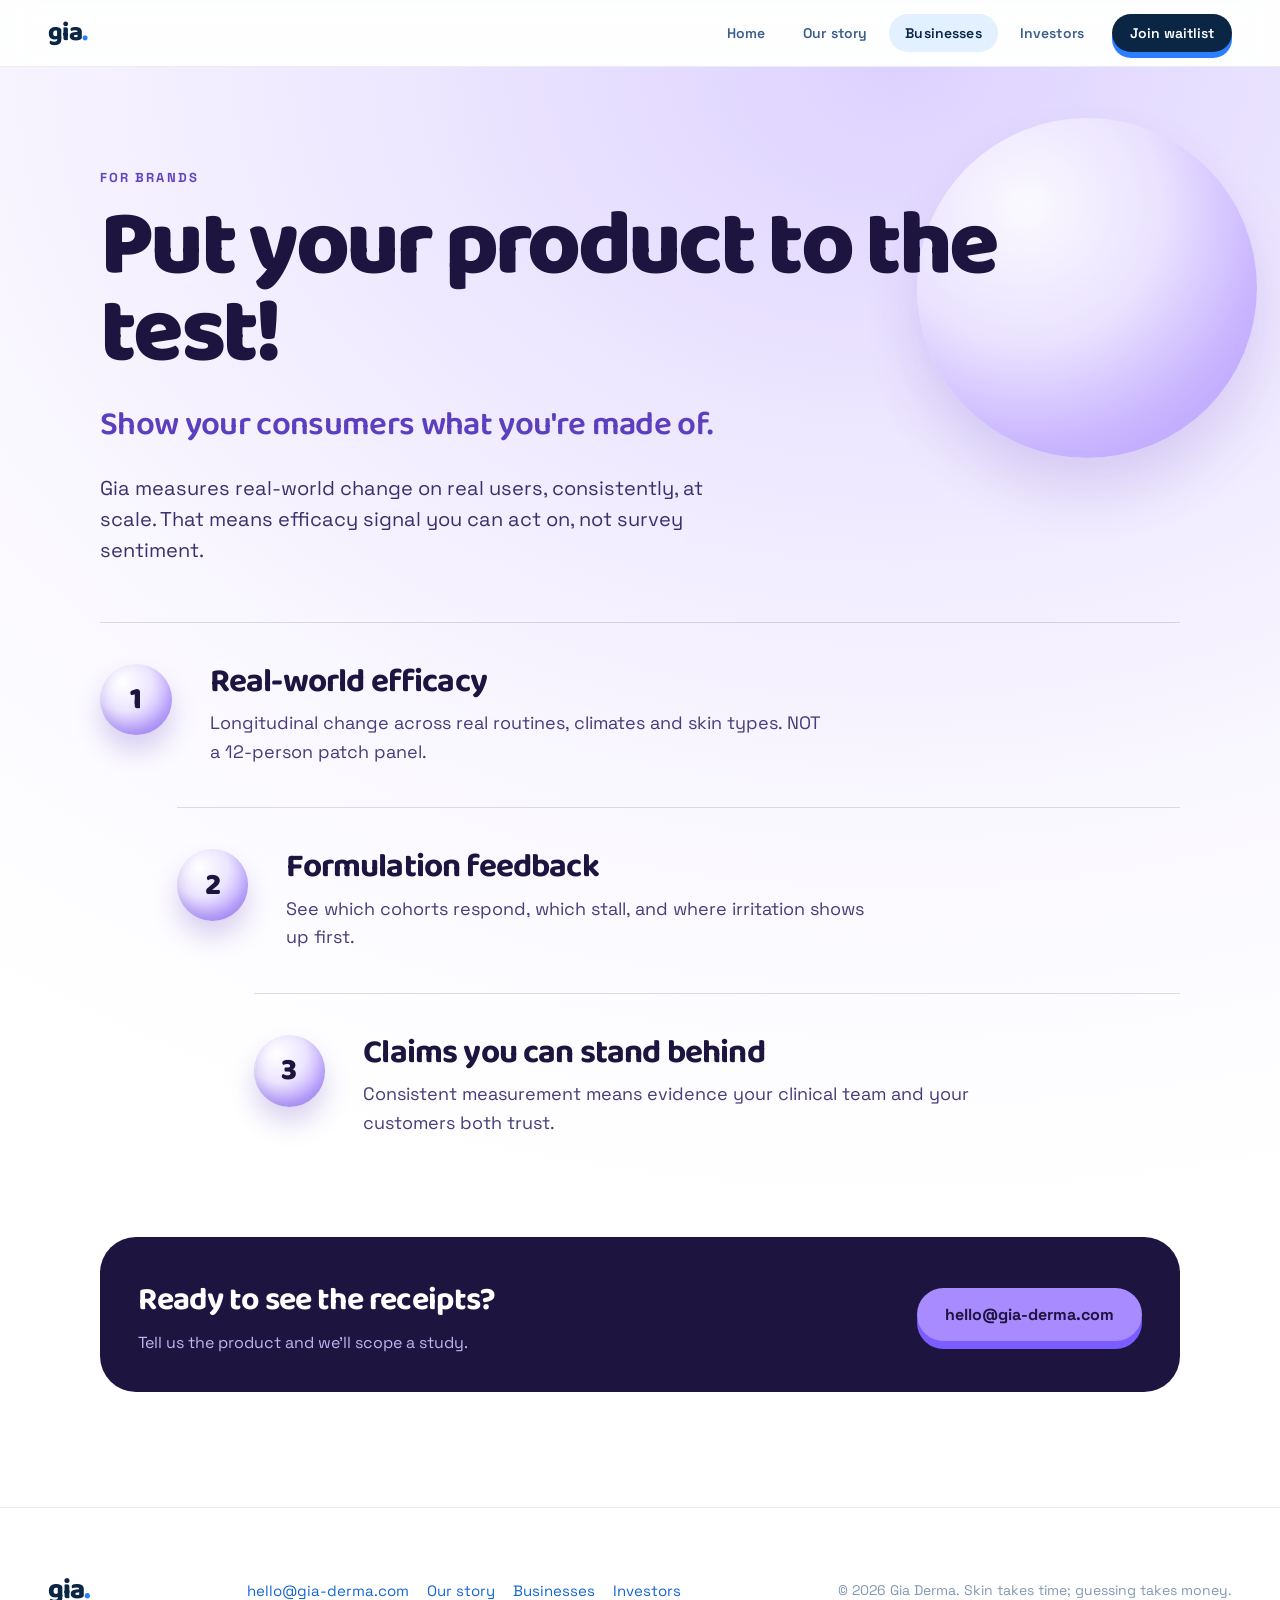
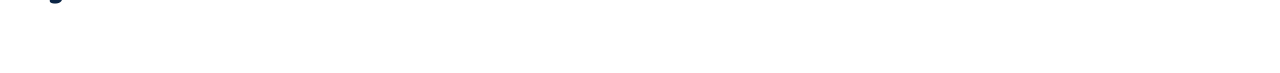
==== businesses/index.html @ 2af84c05 "Add website files." ====
<!DOCTYPE html>
<html lang="en">
<head>
<meta charset="utf-8">
<meta name="viewport" content="width=device-width, initial-scale=1">
<title>For businesses — Gia</title>
<meta name="description" content="Put your product to the test. Gia gives brands real-world efficacy data, formulation feedback, and claims backed by consistent, unbiased measurement.">
<link rel="canonical" href="https://gia-derma.com/businesses/">
<meta property="og:type" content="website">
<meta property="og:site_name" content="Gia">
<meta property="og:title" content="For businesses — Gia">
<meta property="og:description" content="Put your product to the test. Real-world efficacy data and formulation feedback from consistent, unbiased measurement.">
<meta property="og:url" content="https://gia-derma.com/businesses/">
<meta name="twitter:card" content="summary">
<meta name="twitter:title" content="For businesses — Gia">
<meta name="twitter:description" content="Put your product to the test. Real-world efficacy data and formulation feedback from consistent, unbiased measurement.">
<link rel="preconnect" href="https://fonts.googleapis.com">
<link rel="preconnect" href="https://fonts.gstatic.com" crossorigin>
<link href="https://fonts.googleapis.com/css2?family=Baloo+2:wght@500;600;700;800&family=Space+Grotesk:wght@400;500;600;700&display=swap" rel="stylesheet">
<link rel="stylesheet" href="/assets/site.css">
</head>
<body>
<div style="font-family:'Space Grotesk',system-ui,sans-serif; color:#0b2545; overflow-x:hidden; position:relative;">

  <nav class="site-nav">
    <a href="/" style="border:0; background:none; cursor:pointer; font-family:'Baloo 2',cursive; font-weight:800; font-size:26px; letter-spacing:-.02em; color:#0b2545; padding:0; line-height:1;">gia<span style="color:#2b7fff;">.</span></a>
    <div class="site-nav-links">
      <a href="/" class="site-nav-link">Home</a>
      <a href="/story/" class="site-nav-link">Our story</a>
      <a href="/businesses/" class="site-nav-link" aria-current="page">Businesses</a>
      <a href="/investors/" class="site-nav-link">Investors</a>
      <a href="/#waitlist" class="btn-press btn-press-sm" style="margin-left:6px; padding:10px 18px; border-radius:999px; background:#0b2545; color:#fff; font-weight:600; font-size:14px; box-shadow:0 6px 0 #2b7fff; --hs:#2b7fff; --hc:#fff;">Join waitlist</a>
    </div>
  </nav>

  <main style="background:radial-gradient(120% 80% at 70% 0%, #ddd2ff 0%, #eee8ff 34%, #faf8ff 66%, #ffffff 100%); min-height:80vh; padding:clamp(52px,8vw,120px) clamp(16px,4vw,48px) clamp(60px,9vw,130px);">
    <div style="max-width:1080px; margin:0 auto; position:relative;">
      <div style="position:absolute; width:min(34vw,340px); aspect-ratio:1; right:-6vw; top:-4vw; border-radius:50%; background:radial-gradient(circle at 32% 26%, #ffffff, #ebe3ff 40%, #c3aeff 70%, #a88bff); box-shadow:0 34px 60px rgba(90,60,190,.2); opacity:.85; animation:floatB 13s ease-in-out infinite;"></div>
      <div style="position:relative; animation:rise .8s cubic-bezier(.2,.9,.2,1) both;">
        <p style="margin:0 0 18px; font-size:13px; font-weight:700; letter-spacing:.16em; text-transform:uppercase; color:#6144c4;">For brands</p>
        <h1 style="margin:0; font-family:'Baloo 2',cursive; font-weight:800; font-size:clamp(38px,7.2vw,96px); line-height:.94; letter-spacing:-.04em; color:#1e1440; max-width:900px;">Put your product to the test!</h1>
        <p style="margin:20px 0 0; font-family:'Baloo 2',cursive; font-weight:600; font-size:clamp(20px,2.6vw,34px); color:#5b3fbe; letter-spacing:-.02em;">Show your consumers what you're made of.</p>
        <p style="margin:22px 0 0; max-width:620px; font-size:clamp(16px,1.6vw,20px); line-height:1.55; color:#3d2f6b;">Gia measures real-world change on real users, consistently, at scale. That means efficacy signal you can act on, not survey sentiment.</p>
        <div style="margin:clamp(30px,4.5vw,56px) 0 0;">
          <div style="position:relative; display:grid; grid-template-columns:auto minmax(0,1fr); gap:clamp(18px,3vw,38px); align-items:start; padding:clamp(24px,3.2vw,42px) 0; border-top:1px solid rgba(30,20,64,.14); margin-left:0;">
            <div style="width:clamp(54px,5.6vw,80px); height:clamp(54px,5.6vw,80px); border-radius:50%; background:radial-gradient(circle at 32% 26%, #ffffff, #ece5ff 40%, #c3aeff 70%, #a88bff); display:grid; place-items:center; font-family:'Baloo 2',cursive; font-weight:800; font-size:clamp(24px,2.4vw,34px); color:#1e1440; box-shadow:0 16px 26px rgba(90,60,190,.22), inset 0 -8px 14px rgba(90,60,190,.22);">1</div>
            <div style="padding-top:0;">
              <h3 style="margin:0 0 10px; font-family:'Baloo 2',cursive; font-weight:700; font-size:clamp(21px,2.6vw,34px); line-height:1.06; letter-spacing:-.025em; color:#1e1440;">Real-world efficacy</h3>
              <p style="margin:0; max-width:52ch; font-size:clamp(15px,1.5vw,18px); line-height:1.6; color:#4a3b7a; text-wrap:pretty;">Longitudinal change across real routines, climates and skin types. NOT a 12-person patch panel.</p>
            </div>
          </div>
          <div style="position:relative; display:grid; grid-template-columns:auto minmax(0,1fr); gap:clamp(18px,3vw,38px); align-items:start; padding:clamp(24px,3.2vw,42px) 0; border-top:1px solid rgba(30,20,64,.14); margin-left:clamp(0px,6vw,110px);">
            <div style="width:clamp(54px,5.6vw,80px); height:clamp(54px,5.6vw,80px); border-radius:50%; background:radial-gradient(circle at 32% 26%, #ffffff, #ece5ff 40%, #c3aeff 70%, #a88bff); display:grid; place-items:center; font-family:'Baloo 2',cursive; font-weight:800; font-size:clamp(24px,2.4vw,34px); color:#1e1440; box-shadow:0 16px 26px rgba(90,60,190,.22), inset 0 -8px 14px rgba(90,60,190,.22);">2</div>
            <div style="padding-top:0;">
              <h3 style="margin:0 0 10px; font-family:'Baloo 2',cursive; font-weight:700; font-size:clamp(21px,2.6vw,34px); line-height:1.06; letter-spacing:-.025em; color:#1e1440;">Formulation feedback</h3>
              <p style="margin:0; max-width:52ch; font-size:clamp(15px,1.5vw,18px); line-height:1.6; color:#4a3b7a; text-wrap:pretty;">See which cohorts respond, which stall, and where irritation shows up first.</p>
            </div>
          </div>
          <div style="position:relative; display:grid; grid-template-columns:auto minmax(0,1fr); gap:clamp(18px,3vw,38px); align-items:start; padding:clamp(24px,3.2vw,42px) 0; border-top:1px solid rgba(30,20,64,.14); margin-left:clamp(0px,12vw,220px);">
            <div style="width:clamp(54px,5.6vw,80px); height:clamp(54px,5.6vw,80px); border-radius:50%; background:radial-gradient(circle at 32% 26%, #ffffff, #ece5ff 40%, #c3aeff 70%, #a88bff); display:grid; place-items:center; font-family:'Baloo 2',cursive; font-weight:800; font-size:clamp(24px,2.4vw,34px); color:#1e1440; box-shadow:0 16px 26px rgba(90,60,190,.22), inset 0 -8px 14px rgba(90,60,190,.22);">3</div>
            <div style="padding-top:0;">
              <h3 style="margin:0 0 10px; font-family:'Baloo 2',cursive; font-weight:700; font-size:clamp(21px,2.6vw,34px); line-height:1.06; letter-spacing:-.025em; color:#1e1440;">Claims you can stand behind</h3>
              <p style="margin:0; max-width:52ch; font-size:clamp(15px,1.5vw,18px); line-height:1.6; color:#4a3b7a; text-wrap:pretty;">Consistent measurement means evidence your clinical team and your customers both trust.</p>
            </div>
          </div>
        </div>
        <div style="margin-top:clamp(34px,5vw,58px); padding:clamp(24px,3vw,40px); border-radius:36px; background:#1e1440; color:#ece6ff; display:flex; flex-wrap:wrap; gap:20px; align-items:center; justify-content:space-between;">
          <div>
            <h3 style="margin:0 0 6px; font-family:'Baloo 2',cursive; font-weight:700; font-size:clamp(22px,2.6vw,32px); letter-spacing:-.02em; color:#fff;">Ready to see the receipts?</h3>
            <p style="margin:0; color:#c2b4f0; font-size:16px;">Tell us the product and we'll scope a study.</p>
          </div>
          <a href="mailto:hello@gia-derma.com" class="btn-press" style="padding:16px 28px; border-radius:999px; background:#a88bff; color:#1e1440; font-weight:700; font-size:16px; box-shadow:0 8px 0 #7a5cff; --hs:#7a5cff; --hc:#1e1440;">hello@gia-derma.com</a>
        </div>
      </div>
    </div>
  </main>

  <footer class="site-footer">
    <span style="font-family:'Baloo 2',cursive; font-weight:800; font-size:28px; letter-spacing:-.03em; color:#0b2545;">gia<span style="color:#2b7fff;">.</span></span>
    <div class="site-footer-links">
      <a href="mailto:hello@gia-derma.com">hello@gia-derma.com</a>
      <a href="/story/">Our story</a>
      <a href="/businesses/">Businesses</a>
      <a href="/investors/">Investors</a>
    </div>
    <span style="font-size:14px; color:#8299b3;">© 2026 Gia Derma. Skin takes time; guessing takes money.</span>
  </footer>
</div>
</body>
</html>
---- assets/site.css ----
/* Gia site — shared base styles, animations, and hover-state helpers.
   Page-specific layout stays inline in each page's HTML (matches the
   original single-file design 1:1); only truly shared rules live here. */

html, body { margin:0; padding:0; background:#fbfdff; }
* { box-sizing: border-box; }
img { max-width: 100%; }
a { color:#1565d8; text-decoration: none; }
a:hover { color:#0b2545; }
::selection { background:#bfe0ff; color:#08213d; }

@keyframes floatA { 0%{transform:translate3d(0,0,0) rotate(0deg) scale(1)} 35%{transform:translate3d(20px,-30px,0) rotate(3deg) scale(1.05)} 70%{transform:translate3d(-8px,-10px,0) rotate(-2deg) scale(.99)} 100%{transform:translate3d(0,0,0) rotate(0deg) scale(1)} }
@keyframes floatB { 0%{transform:translate3d(0,0,0) scale(1,1)} 30%{transform:translate3d(-24px,18px,0) scale(1.05,.96)} 65%{transform:translate3d(9px,-12px,0) scale(.98,1.03)} 100%{transform:translate3d(0,0,0) scale(1,1)} }
@keyframes jello { 0%{transform:scale(1,1)} 25%{transform:scale(1.06,.9)} 45%{transform:scale(.95,1.07)} 65%{transform:scale(1.03,.97)} 100%{transform:scale(1,1)} }
@keyframes rise { from{opacity:0; transform:translateY(26px)} to{opacity:1; transform:translateY(0)} }
@keyframes wobble { 0%{transform:scale(1,1) rotate(0deg) translateY(0)} 25%{transform:scale(1.022,.978) rotate(-.5deg) translateY(2px)} 50%{transform:scale(.988,1.014) rotate(0deg) translateY(-3px)} 75%{transform:scale(1.014,.986) rotate(.5deg) translateY(1px)} 100%{transform:scale(1,1) rotate(0deg) translateY(0)} }

/* Sticky nav + footer shells */
.site-nav { position:sticky; top:0; z-index:50; display:flex; align-items:center; justify-content:space-between; gap:16px; padding:14px clamp(16px,4vw,48px); backdrop-filter:blur(14px); background:rgba(255,255,255,.66); border-bottom:1px solid rgba(11,37,69,.08); }
.site-nav-links { display:flex; align-items:center; gap:6px; flex-wrap:wrap; }
.site-nav-link { padding:10px 16px; border-radius:999px; border:0; cursor:pointer; font-family:'Space Grotesk',sans-serif; font-size:14px; font-weight:600; letter-spacing:.01em; background:transparent; color:#3a5f8c; }
.site-nav-link[aria-current="page"] { background:#e3f0ff; color:#0b2545; }
.site-footer { padding:clamp(34px,5vw,60px) clamp(16px,4vw,48px); background:#fff; border-top:1px solid rgba(11,37,69,.1); display:flex; flex-wrap:wrap; gap:18px; align-items:center; justify-content:space-between; }
.site-footer-links { display:flex; flex-wrap:wrap; gap:18px; font-size:15px; color:#3a5f8c; }
.site-footer-links a { color:#1565d8; }

/* Wobbling / squishy logo */
.logo-wrap { position:relative; display:block; width:max-content; margin:0 auto; cursor:pointer; transform-origin:50% 80%; animation:wobble 5s ease-in-out infinite; }

/* Hover helpers, replacing the old inline style-hover system with real CSS */
.btn-press { transition: transform .18s cubic-bezier(.3,.8,.3,1), box-shadow .18s ease, background-color .18s ease, color .18s ease; }
.btn-press:hover { transform: translateY(3px); box-shadow: 0 5px 0 var(--hs, currentColor); color: var(--hc, inherit); }
.btn-press-sm:hover { transform: translateY(2px); box-shadow: 0 4px 0 var(--hs, currentColor); }
.btn-fill { transition: background-color .18s ease, color .18s ease; }
.btn-fill:hover { background: var(--hb, inherit); color: var(--hc, inherit); }
.pill-scale { transition: transform .3s cubic-bezier(.2,1.5,.35,1); }
.pill-scale:hover { transform: scale(1.02,.95); }

/* "How it works" step picker */
.step-tab { flex:1 1 160px; min-width:130px; display:flex; flex-direction:column; align-items:center; gap:12px; padding:0 6px; border:0; background:none; cursor:pointer; transition:color .25s ease; font:inherit; }
.step-dot { position:relative; width:clamp(46px,5vw,72px); height:clamp(46px,5vw,72px); border-radius:50%; display:grid; place-items:center; font-family:'Baloo 2',cursive; font-weight:800; font-size:clamp(20px,2.2vw,30px); transition:transform .3s cubic-bezier(.2,1.4,.35,1), background .3s ease, color .3s ease; }
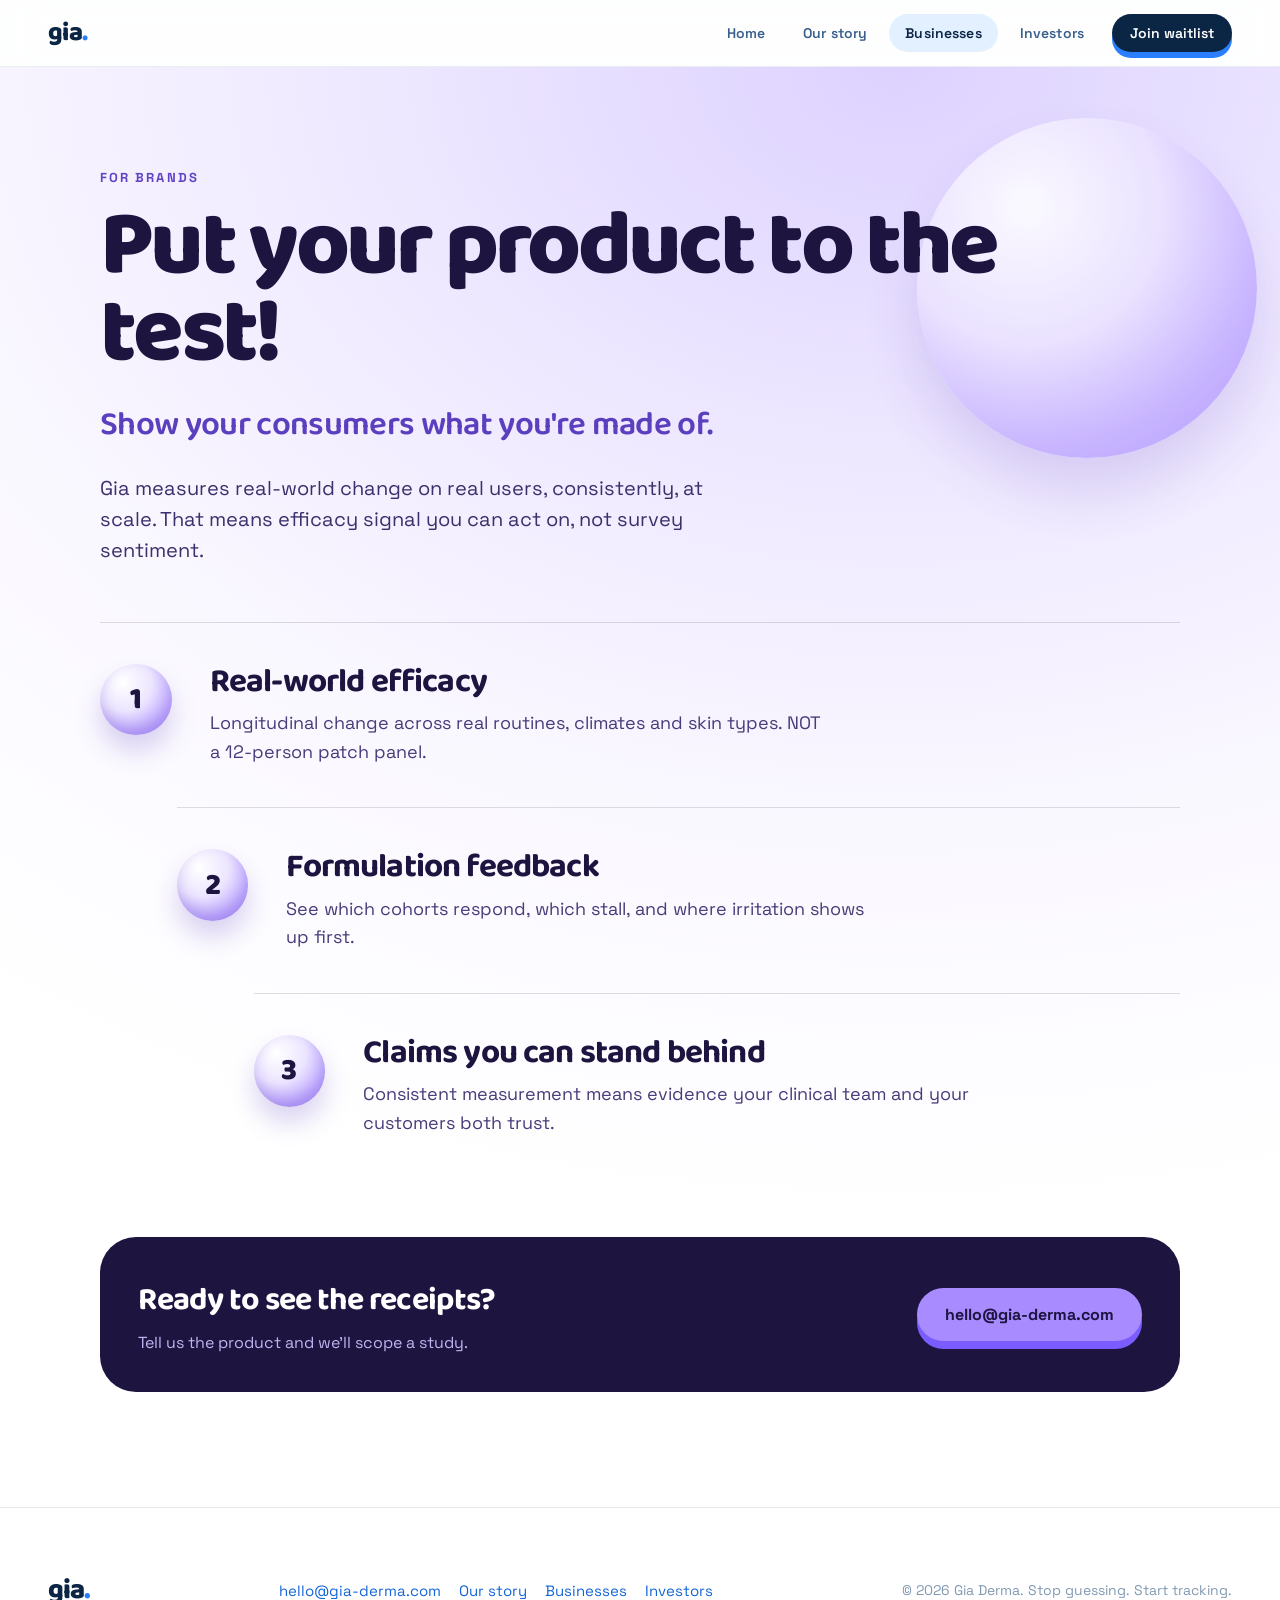
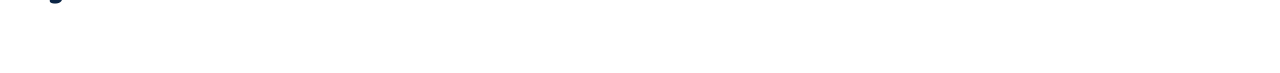
==== commit 3d9822b7: "Change slogan to be uniform accross website and preview." ====
--- a/businesses/index.html
+++ b/businesses/index.html
@@ -83,7 +83,7 @@
       <a href="/businesses/">Businesses</a>
       <a href="/investors/">Investors</a>
     </div>
-    <span style="font-size:14px; color:#8299b3;">© 2026 Gia Derma. Skin takes time; guessing takes money.</span>
+    <span style="font-size:14px; color:#8299b3;">© 2026 Gia Derma. Stop guessing. Start tracking.</span>
   </footer>
 </div>
 </body>
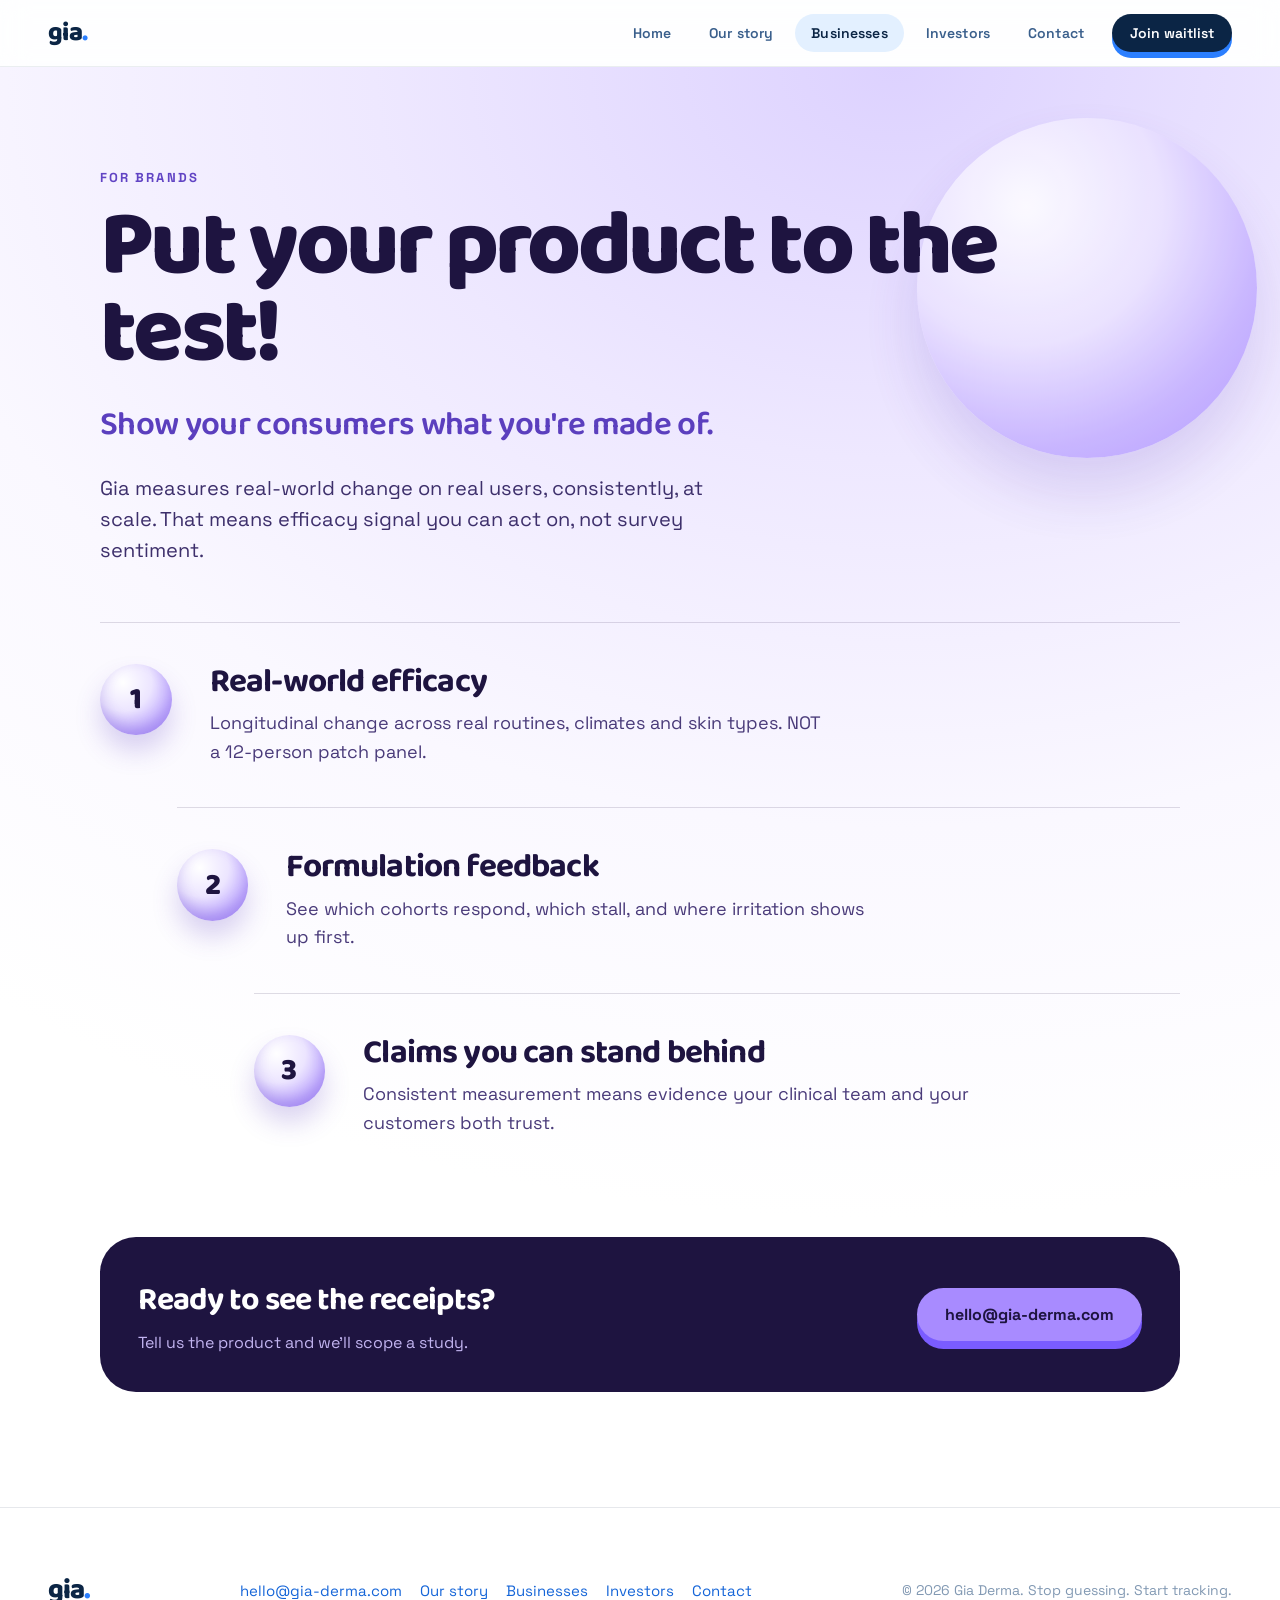
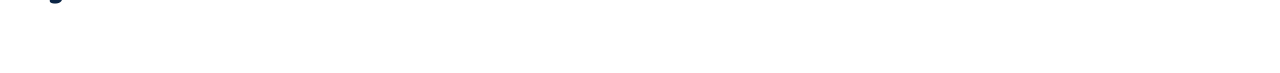
==== commit fc46c6c6: "Add contact page and link socials." ====
--- a/businesses/index.html
+++ b/businesses/index.html
@@ -18,6 +18,9 @@
 <link rel="preconnect" href="https://fonts.gstatic.com" crossorigin>
 <link href="https://fonts.googleapis.com/css2?family=Baloo+2:wght@500;600;700;800&family=Space+Grotesk:wght@400;500;600;700&display=swap" rel="stylesheet">
 <link rel="stylesheet" href="/assets/site.css">
+<link rel="icon" type="image/png" sizes="32x32" href="/favicon-32.png">
+<link rel="icon" type="image/png" sizes="16x16" href="/favicon-16.png">
+<link rel="apple-touch-icon" href="/apple-touch-icon.png">
 </head>
 <body>
 <div style="font-family:'Space Grotesk',system-ui,sans-serif; color:#0b2545; overflow-x:hidden; position:relative;">
@@ -29,6 +32,7 @@
       <a href="/story/" class="site-nav-link">Our story</a>
       <a href="/businesses/" class="site-nav-link" aria-current="page">Businesses</a>
       <a href="/investors/" class="site-nav-link">Investors</a>
+      <a href="/contact/" class="site-nav-link">Contact</a>
       <a href="/#waitlist" class="btn-press btn-press-sm" style="margin-left:6px; padding:10px 18px; border-radius:999px; background:#0b2545; color:#fff; font-weight:600; font-size:14px; box-shadow:0 6px 0 #2b7fff; --hs:#2b7fff; --hc:#fff;">Join waitlist</a>
     </div>
   </nav>
@@ -82,6 +86,7 @@
       <a href="/story/">Our story</a>
       <a href="/businesses/">Businesses</a>
       <a href="/investors/">Investors</a>
+      <a href="/contact/">Contact</a>
     </div>
     <span style="font-size:14px; color:#8299b3;">© 2026 Gia Derma. Stop guessing. Start tracking.</span>
   </footer>
--- a/assets/site.css
+++ b/assets/site.css
@@ -36,6 +36,11 @@
 .pill-scale { transition: transform .3s cubic-bezier(.2,1.5,.35,1); }
 .pill-scale:hover { transform: scale(1.02,.95); }
 
+/* Social icon links (Instagram/TikTok, etc.) */
+.social-icon { display:inline-flex; align-items:center; justify-content:center; width:48px; height:48px; border-radius:50%; transition:transform .25s cubic-bezier(.2,1.4,.35,1), box-shadow .25s ease; }
+.social-icon:hover { transform:translateY(-3px) scale(1.06); }
+.social-icon svg { width:22px; height:22px; display:block; }
+
 /* "How it works" step picker */
 .step-tab { flex:1 1 160px; min-width:130px; display:flex; flex-direction:column; align-items:center; gap:12px; padding:0 6px; border:0; background:none; cursor:pointer; transition:color .25s ease; font:inherit; }
 .step-dot { position:relative; width:clamp(46px,5vw,72px); height:clamp(46px,5vw,72px); border-radius:50%; display:grid; place-items:center; font-family:'Baloo 2',cursive; font-weight:800; font-size:clamp(20px,2.2vw,30px); transition:transform .3s cubic-bezier(.2,1.4,.35,1), background .3s ease, color .3s ease; }
